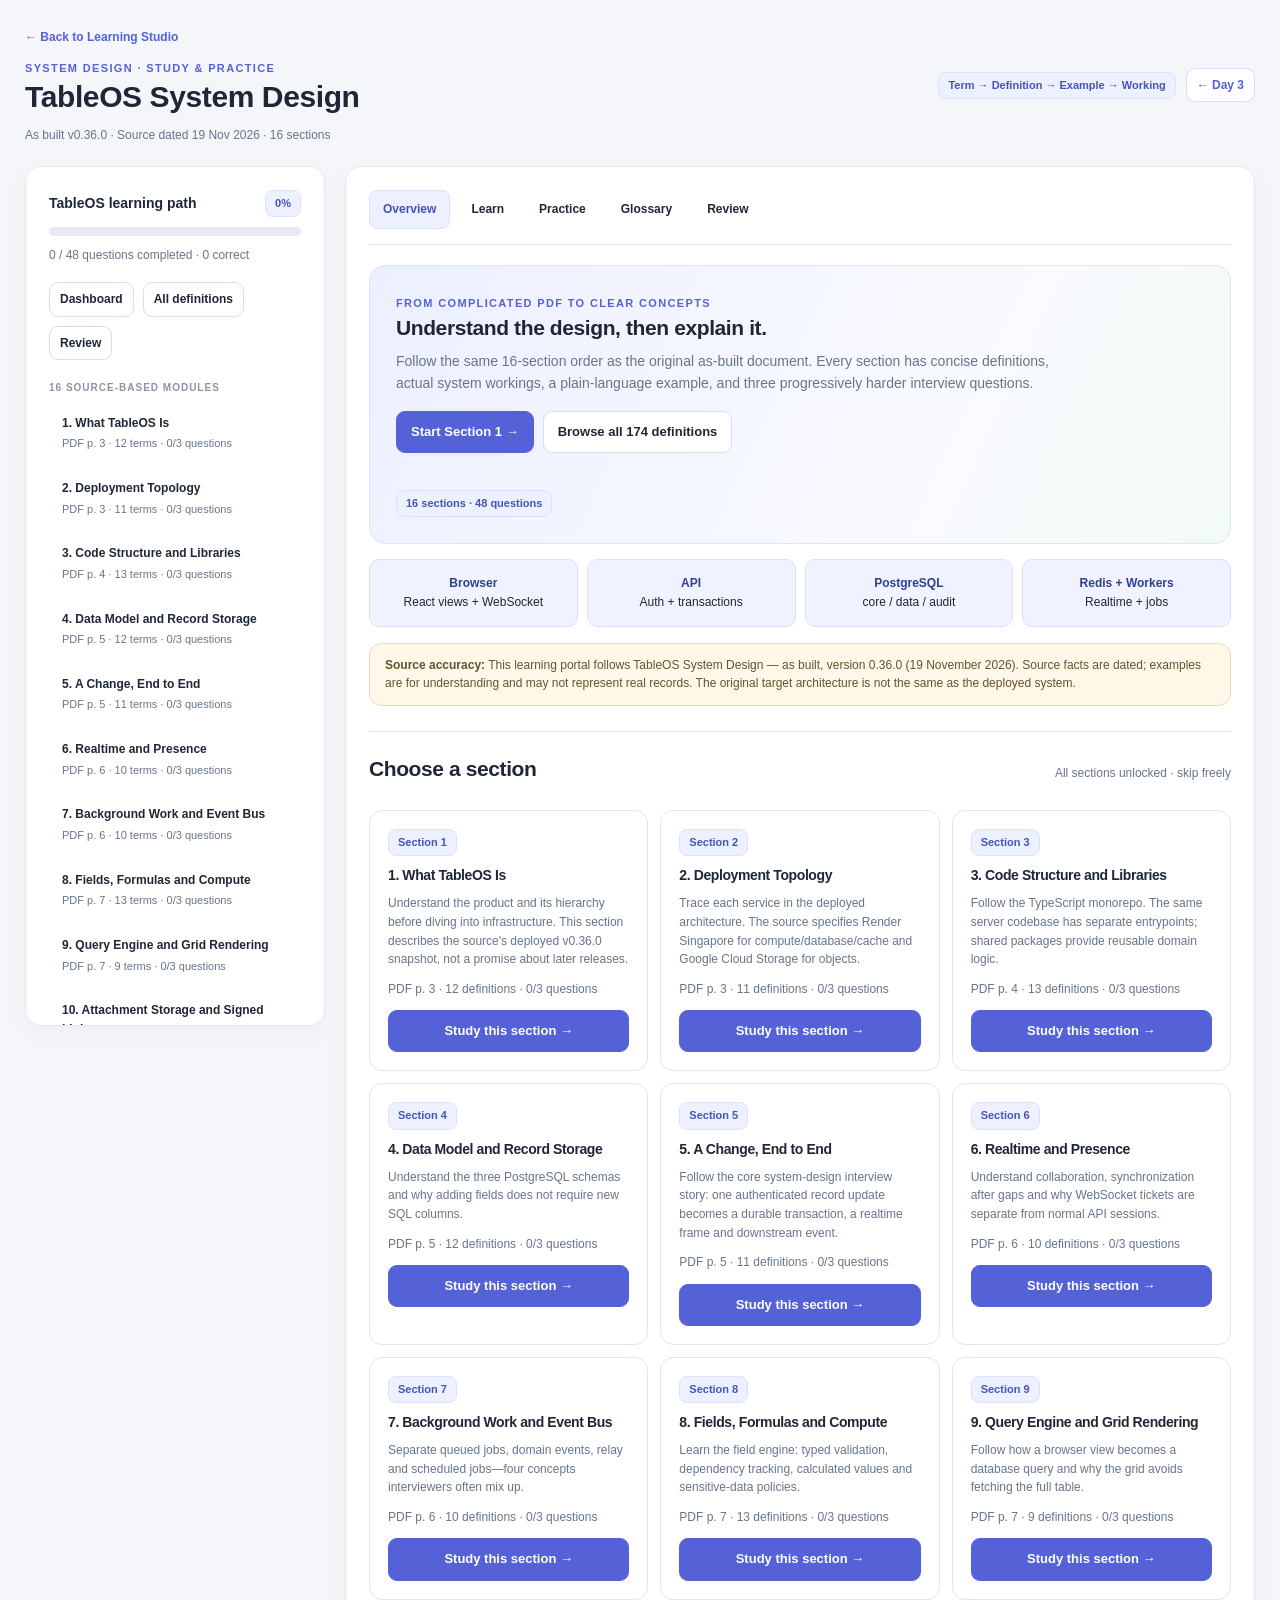
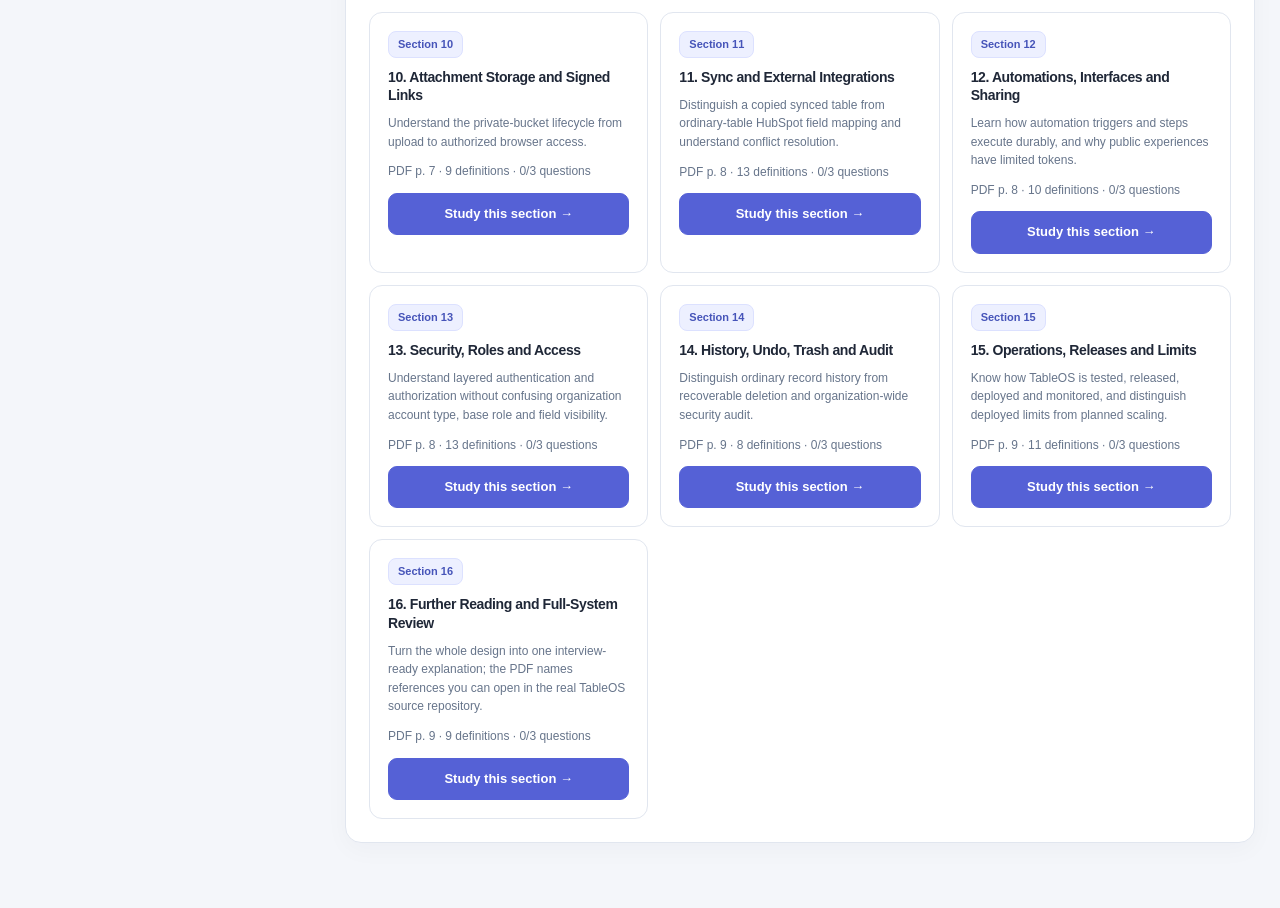
==== tableos.html @ 7a61ad9a "feat: add source-grounded interactive TableOS study hub" ====
<!doctype html>
<html lang="en">
<head>
<meta charset="utf-8"><meta name="viewport" content="width=device-width,initial-scale=1">
<meta name="description" content="Learn TableOS system design with concise definitions, worked flows and interactive interview practice based on the as-built v0.36.0 document.">
<title>TableOS Study Hub | Arslan's Learning Studio</title>
<style>
:root{color-scheme:light;--bg:#f4f6fa;--paper:#fff;--ink:#1f2737;--muted:#67758b;--line:#e1e6ef;--violet:#5561d6;--soft:#edf0ff;--green:#147d62;--red:#b44748;--shadow:0 7px 25px #222d4808}
*{box-sizing:border-box}body{margin:0;font-family:Inter,-apple-system,BlinkMacSystemFont,"Segoe UI",sans-serif;background:var(--bg);color:var(--ink);line-height:1.55;font-size:14px}button,input,textarea{font:inherit}button{cursor:pointer;color:inherit}button:disabled{opacity:.42;cursor:not-allowed}button:focus-visible,a:focus-visible,input:focus-visible,textarea:focus-visible{outline:3px solid #a0a9ff;outline-offset:2px}a{color:var(--violet)}h1,h2,h3,h4{letter-spacing:-.4px;line-height:1.3;margin:0 0 10px}h1{font-size:30px}h2{font-size:21px}h3{font-size:17px}h4{font-size:14px}p{margin:0 0 11px}.muted{color:var(--muted)}.small{font-size:12px}.micro{font-size:11px}.shell{max-width:1460px;margin:auto;padding:26px 25px 65px}.topbar{display:flex;align-items:center;justify-content:space-between;gap:18px;flex-wrap:wrap}.back{font-size:12px;font-weight:650;text-decoration:none}.eyebrow{color:var(--violet);font-size:11px;letter-spacing:1.35px;font-weight:800;text-transform:uppercase}.topmeta{font-size:12px;color:var(--muted)}.layout{display:grid;grid-template-columns:300px minmax(0,1fr);gap:20px;margin-top:22px}.card{background:var(--paper);border:1px solid var(--line);border-radius:16px;box-shadow:var(--shadow);padding:23px}.sidebar{position:sticky;top:20px;max-height:calc(100vh - 40px);overflow:auto}.row{display:flex;align-items:center;gap:10px}.between{justify-content:space-between}.wrap{flex-wrap:wrap}.pill{display:inline-flex;align-items:center;gap:5px;border-radius:8px;background:var(--soft);color:#4654b9;border:1px solid #dce1ff;padding:4px 9px;font-size:11px;font-weight:700}.pill.green{color:var(--green);background:#eaf8f0;border-color:#d3ece0}.pill.warn{color:#94651e;background:#fff7e5;border-color:#f0e1bf}.progress{height:9px;border-radius:20px;background:#e7eaf3;overflow:hidden;margin:10px 0}.progress span{height:100%;display:block;background:var(--violet);transition:width .25s}.btn{display:inline-flex;align-items:center;justify-content:center;gap:7px;border:1px solid #d8deeb;border-radius:9px;background:#fff;padding:10px 14px;min-height:39px;font-size:13px;font-weight:700;text-decoration:none}.btn.primary{background:var(--violet);border-color:var(--violet);color:white}.btn:hover:not(:disabled){filter:brightness(.97)}.btn.ghost{border-color:transparent;background:transparent}.btn.sm{padding:7px 10px;min-height:31px;font-size:12px}.actions{display:flex;flex-wrap:wrap;gap:9px;margin:17px 0}.navbutton{display:block;width:100%;padding:10px 12px;text-align:left;background:transparent;border:1px solid transparent;border-radius:10px;margin:3px 0}.navbutton:hover{background:#f4f5fc}.navbutton.active{background:var(--soft);border-color:#d7dcfb;color:#404cac}.navbutton strong{display:block;font-size:12px}.navbutton span{font-size:11px;color:var(--muted)}.navtitle{margin:20px 0 7px;font-size:10px;text-transform:uppercase;font-weight:800;color:#8b93a4;letter-spacing:1px}.navpill{margin-left:auto;font-size:11px;color:#5162b6}.hero{border-radius:16px;background:linear-gradient(115deg,#ecefff,#f9faff 65%,#f3fbf6);border:1px solid #dfe3fa;padding:26px;display:flex;gap:20px;align-items:center;justify-content:space-between;flex-wrap:wrap}.hero p{max-width:670px;color:var(--muted)}.tiles{display:grid;grid-template-columns:repeat(auto-fit,minmax(220px,1fr));gap:12px;margin-top:18px}.tile{padding:18px;border:1px solid var(--line);border-radius:13px;background:white}.tile h3{font-size:14px}.tile p{font-size:12px;color:var(--muted)}.tile button{width:100%;margin-top:12px}.moduleHeader{display:flex;align-items:flex-start;justify-content:space-between;gap:18px;flex-wrap:wrap}.moduleHeader p{color:var(--muted);max-width:760px}.terms{display:grid;grid-template-columns:repeat(2,minmax(0,1fr));gap:12px;margin:16px 0}.term{border:1px solid var(--line);background:#fafbfe;border-radius:12px;padding:15px}.term h4{color:#333e81;margin-bottom:7px}.term p{font-size:13px}.term .example{color:#45516b}.term .use{color:#52657d}.section{margin-top:25px;padding-top:23px;border-top:1px solid var(--line)}.steps{list-style:none;padding:0;margin:14px 0;display:grid;gap:10px}.steps li{display:flex;gap:12px;align-items:flex-start;padding:12px;background:#f8f9fd;border:1px solid #e7eaf2;border-radius:11px}.number{width:25px;height:25px;display:flex;align-items:center;justify-content:center;border-radius:8px;color:white;background:var(--violet);flex:none;font-size:12px;font-weight:750}.examplebox{background:#f0f7fb;border:1px solid #dbe9f2;border-radius:12px;padding:16px;white-space:pre-wrap}.remember{border-left:3px solid var(--violet);padding:12px 16px;background:#f6f7ff;border-radius:0 10px 10px 0}.tabs{display:flex;gap:7px;flex-wrap:wrap;margin-bottom:20px;border-bottom:1px solid var(--line);padding-bottom:15px}.tab{border:1px solid transparent;background:transparent;border-radius:8px;padding:9px 13px;font-weight:650;font-size:12px}.tab.active{background:var(--soft);color:#4350bc;border-color:#dbe0ff}.flowdiagram{display:flex;gap:8px;flex-wrap:wrap;margin-top:16px}.flowdiagram span{padding:9px 12px;border-radius:9px;background:#f0f3fa;border:1px solid #dce2f0;font-size:12px;font-weight:600}.flowdiagram b{align-self:center;color:var(--violet)}.input{width:100%;border:1px solid #d7deeb;background:white;padding:11px 12px;border-radius:9px}.option{border:1px solid #d9dfea;background:white;border-radius:10px;width:100%;text-align:left;display:flex;gap:12px;padding:14px;margin:9px 0}.option:hover:not(:disabled){background:#f8f9ff}.option.selected{border-color:var(--violet);background:#eef0ff}.option.correct{border-color:#83c9a9;background:#ebf8f2}.option.incorrect{border-color:#e4adaf;background:#fff1f1}.letter{border:1px solid #d7deeb;border-radius:7px;padding:3px 8px;align-self:flex-start;flex:none;font-weight:750;font-size:12px}.feedback{padding:16px;border-radius:12px;background:#ecf8f2;border:1px solid #d5eadf;margin-top:15px}.feedback.wrong{background:#fff5ee;border-color:#f0dece}.feedback p{margin-top:8px}.question{font-size:18px;margin:17px 0}.qprogress{display:flex;gap:8px;align-items:center}.qprogress span{display:inline-block;height:7px;width:44px;border-radius:20px;background:#e0e4ee}.qprogress span.done{background:#28a27a}.qprogress span.current{background:var(--violet)}.note{background:#f8f9fc;border:1px solid var(--line);padding:15px;border-radius:12px}.note textarea{width:100%;padding:10px;border:1px solid #d5dce8;border-radius:10px;min-height:90px;resize:vertical}.glossaryItem{padding:14px;border:1px solid var(--line);border-radius:11px;margin:10px 0;background:#fbfcff}.glossaryItem b{color:#35418b}.glossaryItem p{font-size:13px;margin:7px 0}.callout{background:#fff8e8;border:1px solid #eadbbb;padding:12px 15px;border-radius:12px;font-size:12px;color:#66522e}.empty{text-align:center;color:var(--muted);padding:40px 15px}.architecture{display:grid;grid-template-columns:repeat(4,minmax(0,1fr));gap:9px;margin-top:15px}.archbox{border-radius:10px;background:#f0f3ff;border:1px solid #dbe1fa;padding:14px;text-align:center;font-size:12px}.archbox strong{display:block;color:#323e90}.error{color:var(--red)}@media(max-width:950px){.layout{grid-template-columns:1fr}.sidebar{position:static;max-height:none}.terms{grid-template-columns:1fr}.architecture{grid-template-columns:repeat(2,minmax(0,1fr))}.shell{padding:17px 12px 55px}}@media(max-width:520px){.hero{padding:18px}.card{padding:17px}.architecture{grid-template-columns:1fr}h1{font-size:25px}.tabs{gap:3px}.tab{padding:8px 9px}}
</style>
</head>
<body><div class="shell">
<header class="topbar"><div><a class="back" href="/">← Back to Learning Studio</a><div class="eyebrow" style="margin-top:12px">System design · Study & practice</div><h1>TableOS System Design</h1><div class="topmeta">As built v0.36.0 · Source dated 19 Nov 2026 · 16 sections</div></div><div class="row wrap"><span class="pill">Term → Definition → Example → Working</span><a class="btn sm" href="/day3">← Day 3</a></div></header>
<div class="layout">
<aside id="sidebar" class="card sidebar"><div class="muted">Loading study modules…</div></aside>
<main id="main" class="card" aria-live="polite"><h2>Opening TableOS study hub…</h2></main>
</div></div>
<script>
"use strict";
const KEY="arslan-learning-studio-tableos-v1";
const esc=s=>String(s??"").replace(/[&<>"']/g,ch=>({"&":"&amp;","<":"&lt;",">":"&gt;",'"':"&quot;","'":"&#39;"}[ch]));
let data=null,view="overview",active=0,qi=0,selected=null,glossaryQuery="",showAllDefinitions=true;
const blank=()=>({answers:{},skippedTopics:[],skippedQuestions:[],notes:{},viewed:[],bookmarks:[],version:1});
let state;
try{state={...blank(),...(JSON.parse(localStorage.getItem(KEY))||{})};if(!state.answers||typeof state.answers!=="object")state.answers={};for(const k of ["skippedTopics","skippedQuestions","viewed","bookmarks"])if(!Array.isArray(state[k]))state[k]=[];if(!state.notes||typeof state.notes!=="object")state.notes={}}catch{state=blank()}
const $=id=>document.getElementById(id);
function save(){try{localStorage.setItem(KEY,JSON.stringify(state))}catch{}}
function qId(i,j){return "t"+i+"q"+j}
function numDone(){return Object.keys(state.answers).length}
function correctCount(){return Object.values(state.answers).filter(a=>a.correct).length}
function started(i){return state.viewed.includes(i)}
function nextUnanswered(i){const m=data.modules[i];return m.questions.findIndex((q,j)=>!state.answers[qId(i,j)]&&!state.skippedQuestions.includes(qId(i,j)))}
function progress(){return Math.round(numDone()/(data.modules.reduce((n,m)=>n+m.questions.length,0))*100)}
function moduleDone(i){return data.modules[i].questions.filter((q,j)=>!!state.answers[qId(i,j)]).length}
function renderSidebar(){const skip=new Set(state.skippedTopics);$("sidebar").innerHTML='<div class="row between"><b>TableOS learning path</b><span class="pill">'+progress()+'%</span></div><div class="progress"><span style="width:'+progress()+'%"></span></div><p class="small muted">'+numDone()+' / 48 questions completed · '+correctCount()+' correct</p><div class="actions"><button class="btn sm" data-action="overview">Dashboard</button><button class="btn sm" data-action="glossary">All definitions</button><button class="btn sm" data-action="review">Review</button></div><div class="navtitle">16 source-based modules</div>'+data.modules.map((m,i)=>'<button class="navbutton '+(active===i&&["learn","quiz"].includes(view)?"active":"")+'" data-action="module" data-index="'+i+'"><strong>'+esc(m.title)+(skip.has(i)?' <span class="pill warn">Skipped</span>':'')+'</strong><span>PDF p. '+m.page+' · '+m.terms.length+' terms · '+moduleDone(i)+'/3 questions</span></button>').join('')+'<div class="navtitle">Resources</div><p class="small muted">PDF: TableOS System Design — as built (v0.36.0). Examples are educational illustrations unless labeled as-built.</p><button class="btn sm" data-action="reset">Reset TableOS progress</button>'}
function renderTabs(){return '<nav class="tabs" aria-label="TableOS study views">'+[["overview","Overview"],["learn","Learn"],["quiz","Practice"],["glossary","Glossary"],["review","Review"]].map(([v,label])=>'<button class="tab '+(view===v?"active":"")+'" data-action="'+v+'">'+label+'</button>').join('')+'</nav>'}
function render(){if(!data)return;renderSidebar();$("main").innerHTML=renderTabs()+({overview:overviewPage,learn:learnPage,quiz:quizPage,glossary:glossaryPage,review:reviewPage}[view]||overviewPage)()}
function overviewPage(){const mcount=data.modules.length,termcount=data.modules.reduce((n,m)=>n+m.terms.length,0),qcount=data.modules.reduce((n,m)=>n+m.questions.length,0);
const diagrams='<div class="architecture"><div class="archbox"><strong>Browser</strong>React views + WebSocket</div><div class="archbox"><strong>API</strong>Auth + transactions</div><div class="archbox"><strong>PostgreSQL</strong>core / data / audit</div><div class="archbox"><strong>Redis + Workers</strong>Realtime + jobs</div></div>';
return '<div class="hero"><div><span class="eyebrow">From complicated PDF to clear concepts</span><h2>Understand the design, then explain it.</h2><p>Follow the same 16-section order as the original as-built document. Every section has concise definitions, actual system workings, a plain-language example, and three progressively harder interview questions.</p><div class="actions"><button class="btn primary" data-action="module" data-index="0">Start Section 1 →</button><button class="btn" data-action="glossary">Browse all '+termcount+' definitions</button></div></div><span class="pill">'+mcount+' sections · '+qcount+' questions</span></div>'+diagrams+
'<div class="callout" style="margin-top:16px"><b>Source accuracy:</b> This learning portal follows TableOS System Design — as built, version 0.36.0 (19 November 2026). Source facts are dated; examples are for understanding and may not represent real records. The original target architecture is not the same as the deployed system.</div>'+
'<div class="section"><div class="row between wrap"><h2>Choose a section</h2><span class="muted small">All sections unlocked · skip freely</span></div><div class="tiles">'+data.modules.map((m,i)=>'<article class="tile"><span class="pill">Section '+(i+1)+'</span><h3 style="margin-top:10px">'+esc(m.title)+'</h3><p>'+esc(m.overview)+'</p><div class="small muted">PDF p. '+m.page+' · '+m.terms.length+' definitions · '+moduleDone(i)+'/3 questions</div><button class="btn primary" data-action="module" data-index="'+i+'">Study this section →</button></article>').join('')+'</div></div>'}
function learnPage(){const m=data.modules[active];const skipped=state.skippedTopics.includes(active);return '<div class="moduleHeader"><div><span class="pill">SECTION '+(active+1)+' / 16 · PDF p. '+m.page+'</span><h2 style="margin-top:13px">'+esc(m.title)+'</h2><p>'+esc(m.overview)+'</p></div><div class="actions"><button class="btn sm" data-action="skipTopic">'+(skipped?"Restore section":"Skip section")+'</button><button class="btn primary sm" data-action="quiz">Practice →</button></div></div>'+
'<div class="section" style="margin-top:12px;padding-top:15px"><div class="row between wrap"><div><h3>1 · Definitions, examples & backend use</h3><p class="small muted">Each concept has its own short definition—no dense paragraphs.</p></div><button class="btn sm" data-action="toggleDefs">'+(showAllDefinitions?"Collapse":"Expand")+' definitions</button></div><div class="terms">'+(showAllDefinitions?m.terms.map(t=>'<article class="term"><h4>'+esc(t.term)+':</h4><p>'+esc(t.definition)+'</p><p class="example"><b>Example:</b> '+esc(t.example)+'</p><p class="use"><b>Backend use:</b> '+esc(t.use)+'</p></article>').join(''):'<p class="muted">Definitions collapsed. Select Expand to read them.</p>')+'</div></div>'+
'<div class="section"><h3>2 · How it works, step by step</h3><p class="muted small">Follow this workflow out loud as if explaining it to your interviewer.</p><ol class="steps">'+m.flow.map((step,i)=>'<li><span class="number">'+(i+1)+'</span><span>'+esc(step)+'</span></li>').join('')+'</ol></div>'+
'<div class="section"><h3>3 · Worked example</h3><div class="examplebox">'+esc(m.example)+'</div></div>'+
'<div class="section"><h3>4 · Remember this</h3><p class="remember">'+esc(m.remember)+'</p></div>'+
'<div class="section"><h3>5 · Check your understanding</h3><p>Three short interview questions, one at a time, with immediate explanations. Start basic and build up to advanced.</p><div class="actions"><button class="btn primary" data-action="quiz">Start section quiz →</button><button class="btn" data-action="nextModule">Next section →</button></div></div>'+notesPanel()}
function quizPage(){const m=data.modules[active],q=m.questions[qi],id=qId(active,qi),past=state.answers[id],disabled=!!past,choice=disabled?past.choice:selected,skipped=state.skippedQuestions.includes(id);const isCorrect=disabled&&past.correct;
return '<div class="moduleHeader"><div><span class="pill">SECTION '+(active+1)+' · '+esc(q.level)+' interview</span><h2 style="margin-top:12px">'+esc(m.title)+'</h2><p>Choose one answer and submit it. The explanation appears immediately.</p></div><button class="btn sm" data-action="learn">← Review definitions</button></div>'+
'<div class="section" style="margin-top:5px;padding-top:15px"><div class="row between wrap"><b>Question '+(qi+1)+' of '+m.questions.length+'</b><span class="pill '+(skipped?"warn":"")+'">'+(skipped?"Skipped earlier":"Progressive difficulty")+'</span></div><div class="qprogress" style="margin-top:14px">'+m.questions.map((x,j)=>'<span class="'+(state.answers[qId(active,j)]?"done":j===qi?"current":"")+'"></span>').join('')+'</div><h3 class="question">'+esc(q.prompt)+'</h3>'+q.options.map((o,j)=>'<button class="option '+(choice===j?"selected ":"")+(disabled&&j===q.answer?"correct":disabled&&j===choice?"incorrect":"")+'" data-action="choose" data-index="'+j+'" '+(disabled?"disabled":"")+' aria-pressed="'+(choice===j)+'"><span class="letter">'+("ABCD"[j])+'</span><span>'+esc(o)+'</span></button>').join('')+
(disabled?'<div class="feedback '+(isCorrect?"":"wrong")+'" role="status"><b>'+(isCorrect?"Correct!":"Not quite. Correct answer: "+("ABCD"[q.answer])+".")+'</b><p>'+esc(q.why)+'</p><p class="small muted">Correct choice: '+esc(q.options[q.answer])+'</p></div>':'')+
'<div class="actions"><button class="btn primary" data-action="check" '+(disabled||choice===null?"disabled":"")+'>Check answer</button><button class="btn" data-action="nextQuestion">Next question / section →</button><button class="btn" data-action="skipQuestion" '+(disabled?"disabled":"")+'>Skip question</button><button class="btn" data-action="retry" '+(!disabled?"disabled":"")+'>Try again</button></div><p class="small muted">If you miss one, review the definitions and working example, then try again. Skips are not graded as incorrect. Keyboard shortcut: 1–4 selects an answer.</p></div>'+
'<div class="section"><h3>Need help with a term?</h3><p class="muted small">Search the prepared definitions instantly; for a custom explanation, copy context into ChatGPT.</p>'+helpPanel()+'</div>'+notesPanel()}
function glossaryItems(search){const s=search.trim().toLowerCase();const found=[];data.modules.forEach((m,i)=>m.terms.forEach(t=>{if(!s||(t.term+" "+t.definition+" "+t.example+" "+t.use+" "+m.title).toLowerCase().includes(s))found.push({t,i})}));return found}
function glossaryList(){const matches=glossaryItems(glossaryQuery);return '<p class="small muted">'+matches.length+' matching definitions</p>'+matches.slice(0,80).map(({t,i})=>'<div class="glossaryItem"><div class="row between wrap"><b>'+esc(t.term)+':</b><button class="btn sm" data-action="module" data-index="'+i+'">Section '+(i+1)+' →</button></div><p>'+esc(t.definition)+'</p><p class="small"><b>Example:</b> '+esc(t.example)+' <b>Backend use:</b> '+esc(t.use)+'</p></div>').join('')+(matches.length>80?'<p class="small muted">Showing the first 80. Refine your search to see the rest.</p>':'')}
function glossaryPage(){return '<div class="row between wrap"><div><h2>All TableOS definitions</h2><p class="muted">Search every term, its definition, its example, or its backend use.</p></div><span class="pill">'+data.modules.reduce((n,m)=>n+m.terms.length,0)+' concepts</span></div><input id="glossarySearch" class="input" type="search" placeholder="Search: JSONB, outbox, roles, HubSpot, fields..." value="'+esc(glossaryQuery)+'" aria-label="Search all TableOS definitions"><div id="glossaryResults">'+glossaryList()+'</div>'}
function reviewPage(){const wrong=[];const skipped=[];data.modules.forEach((m,i)=>m.questions.forEach((q,j)=>{const id=qId(i,j),a=state.answers[id];if(a&&!a.correct)wrong.push({i,j,q,a});if(state.skippedQuestions.includes(id)&&!a)skipped.push({i,j,q})}));return '<h2>Your review queue</h2><p class="muted">Return to missed or skipped questions at any time.</p><div class="row wrap"><span class="pill warn">'+wrong.length+' missed</span><span class="pill">'+skipped.length+' skipped questions</span><span class="pill green">'+correctCount()+' correct</span></div><div class="section"><h3>Review mistakes</h3>'+(wrong.length?wrong.map(x=>'<div class="glossaryItem"><b>'+esc(x.q.prompt)+'</b><p class="small muted">Section '+(x.i+1)+' · '+esc(x.q.level)+'</p><p class="small">'+esc(x.q.why)+'</p><button class="btn sm" data-action="reviewQuestion" data-index="'+x.i+'" data-question="'+x.j+'">Open question</button></div>').join(''):'<div class="empty">No mistakes yet. Keep practicing.</div>')+'</div><div class="section"><h3>Skipped questions</h3>'+(skipped.length?skipped.map(x=>'<div class="glossaryItem"><b>'+esc(x.q.prompt)+'</b><p class="small muted">Section '+(x.i+1)+'</p><button class="btn sm" data-action="reviewQuestion" data-index="'+x.i+'" data-question="'+x.j+'">Attempt question</button></div>').join(''):'<div class="empty">No skipped questions.</div>')+'</div>'}
function notesPanel(){return '<div class="section"><h3>My notes and clarification questions</h3><p class="small muted">Saved locally for this section. For a conversational answer, copy the question and source context into ChatGPT.</p><textarea class="input" id="moduleNotes" placeholder="What do I still need to understand? Write your explanation in your own words.">'+esc(state.notes[active]||"")+'</textarea><div class="actions"><button class="btn sm" data-action="saveNotes">Save notes</button><button class="btn sm" data-action="copyQuestion">Copy question to ask ChatGPT</button></div><div id="noteStatus" class="small muted"></div></div>'}
function helpPanel(){return '<input id="termHelp" class="input" placeholder="e.g. JSONB, transaction, HubSpot mapping" aria-label="Find a definition"><div class="actions"><button class="btn sm" data-action="lookup">Explain term</button></div><div id="termResult" class="note small">Use the search to get an immediate source-based definition and example.</div>'}
function navigate(v){view=v;if(v==="quiz")openQuiz();else{render();window.scrollTo(0,0)}}
function openModule(i){if(i<0||i>=data.modules.length)return;active=i;view="learn";selected=null;if(!state.viewed.includes(i))state.viewed.push(i);save();render();window.scrollTo(0,0)}
function openQuiz(i=active,j=null){active=i;if(j===null){const n=nextUnanswered(active);qi=n<0?0:n}else qi=Math.max(0,Math.min(data.modules[active].questions.length-1,j));selected=null;view="quiz";save();render();window.scrollTo(0,0)}
function advance(){if(qi<data.modules[active].questions.length-1)openQuiz(active,qi+1);else if(active<data.modules.length-1)openModule(active+1);else navigate("review")}
document.addEventListener("click",async ev=>{const btn=ev.target.closest("[data-action]");if(!btn||!data)return;const a=btn.dataset.action,i=Number(btn.dataset.index);if(a==="module")openModule(i);else if(a==="overview"||a==="learn"||a==="glossary"||a==="review")navigate(a);else if(a==="quiz")openQuiz();else if(a==="nextModule")active<data.modules.length-1?openModule(active+1):navigate("review");else if(a==="toggleDefs"){showAllDefinitions=!showAllDefinitions;render()}else if(a==="skipTopic"){state.skippedTopics=state.skippedTopics.includes(active)?state.skippedTopics.filter(x=>x!==active):[...state.skippedTopics,active];save();render()}else if(a==="choose"){if(!state.answers[qId(active,qi)]){selected=i;render()}}else if(a==="check"){if(selected===null||state.answers[qId(active,qi)])return;const q=data.modules[active].questions[qi];state.answers[qId(active,qi)]={choice:selected,correct:selected===q.answer,at:new Date().toISOString()};state.skippedQuestions=state.skippedQuestions.filter(x=>x!==qId(active,qi));save();render()}else if(a==="nextQuestion")advance();else if(a==="skipQuestion"){if(!state.skippedQuestions.includes(qId(active,qi)))state.skippedQuestions.push(qId(active,qi));save();advance()}else if(a==="retry"){delete state.answers[qId(active,qi)];selected=null;save();render()}else if(a==="reviewQuestion")openQuiz(i,Number(btn.dataset.question));else if(a==="saveNotes"){state.notes[active]=$("moduleNotes")?.value||"";save();$("noteStatus").textContent="Saved in this browser."}else if(a==="copyQuestion"){const note=$("moduleNotes")?.value||"";const m=data.modules[active];const prompt="Help me prepare for a backend interview using the TableOS System Design — as built v0.36.0 (19 Nov 2026), section '"+m.title+"' (PDF p. "+m.page+"). My question: "+note+". Define each important term in 'Term: Definition' format, then explain the actual documented working step by step, use a clearly labeled practical example, and ask me one check question. Do not invent source details.";try{await navigator.clipboard.writeText(prompt);$("noteStatus").textContent="Copied! Paste into your ChatGPT conversation."}catch{$("noteStatus").textContent="Clipboard blocked; please select and copy your note manually."}}else if(a==="lookup"){const needle=$("termHelp")?.value.trim().toLowerCase();const match=glossaryItems(needle).find(x=>x.t.term.toLowerCase().includes(needle)&&needle);$("termResult").textContent=match?match.t.term+": "+match.t.definition+"\nExample: "+match.t.example+"\nBackend use: "+match.t.use:"No matching prepared definition. Try a shorter term or ask in ChatGPT."}else if(a==="reset"){if(confirm("Reset only TableOS study answers, skips, notes and progress? Original Learning Studio and Day 1–3 progress will remain unchanged.")){state=blank();active=0;qi=0;selected=null;save();navigate("overview")}}});
document.addEventListener("input",e=>{if(e.target.id==="glossarySearch"){glossaryQuery=e.target.value;$("glossaryResults").innerHTML=glossaryList()}});
document.addEventListener("keydown",e=>{if(view!=="quiz"||!data||state.answers[qId(active,qi)]||/INPUT|TEXTAREA|SELECT/.test(document.activeElement?.tagName||""))return;if(/^[1-4]$/.test(e.key)){const index=Number(e.key)-1;if(index<data.modules[active].questions[qi].options.length){selected=index;render()}}});
(async function init(){try{const res=await fetch("/tableos-study.json",{cache:"no-store"});if(!res.ok)throw Error("The study data could not be loaded ("+res.status+").");data=await res.json();if(!Array.isArray(data.modules)||data.modules.length!==16)throw Error("Unexpected TableOS study data.");render()}catch(err){$("main").innerHTML='<div class="empty"><h2>TableOS content unavailable</h2><p>'+esc(err.message)+'</p><p>Try refreshing the page after the latest deployment.</p></div>';}})();
</script>
</body></html>
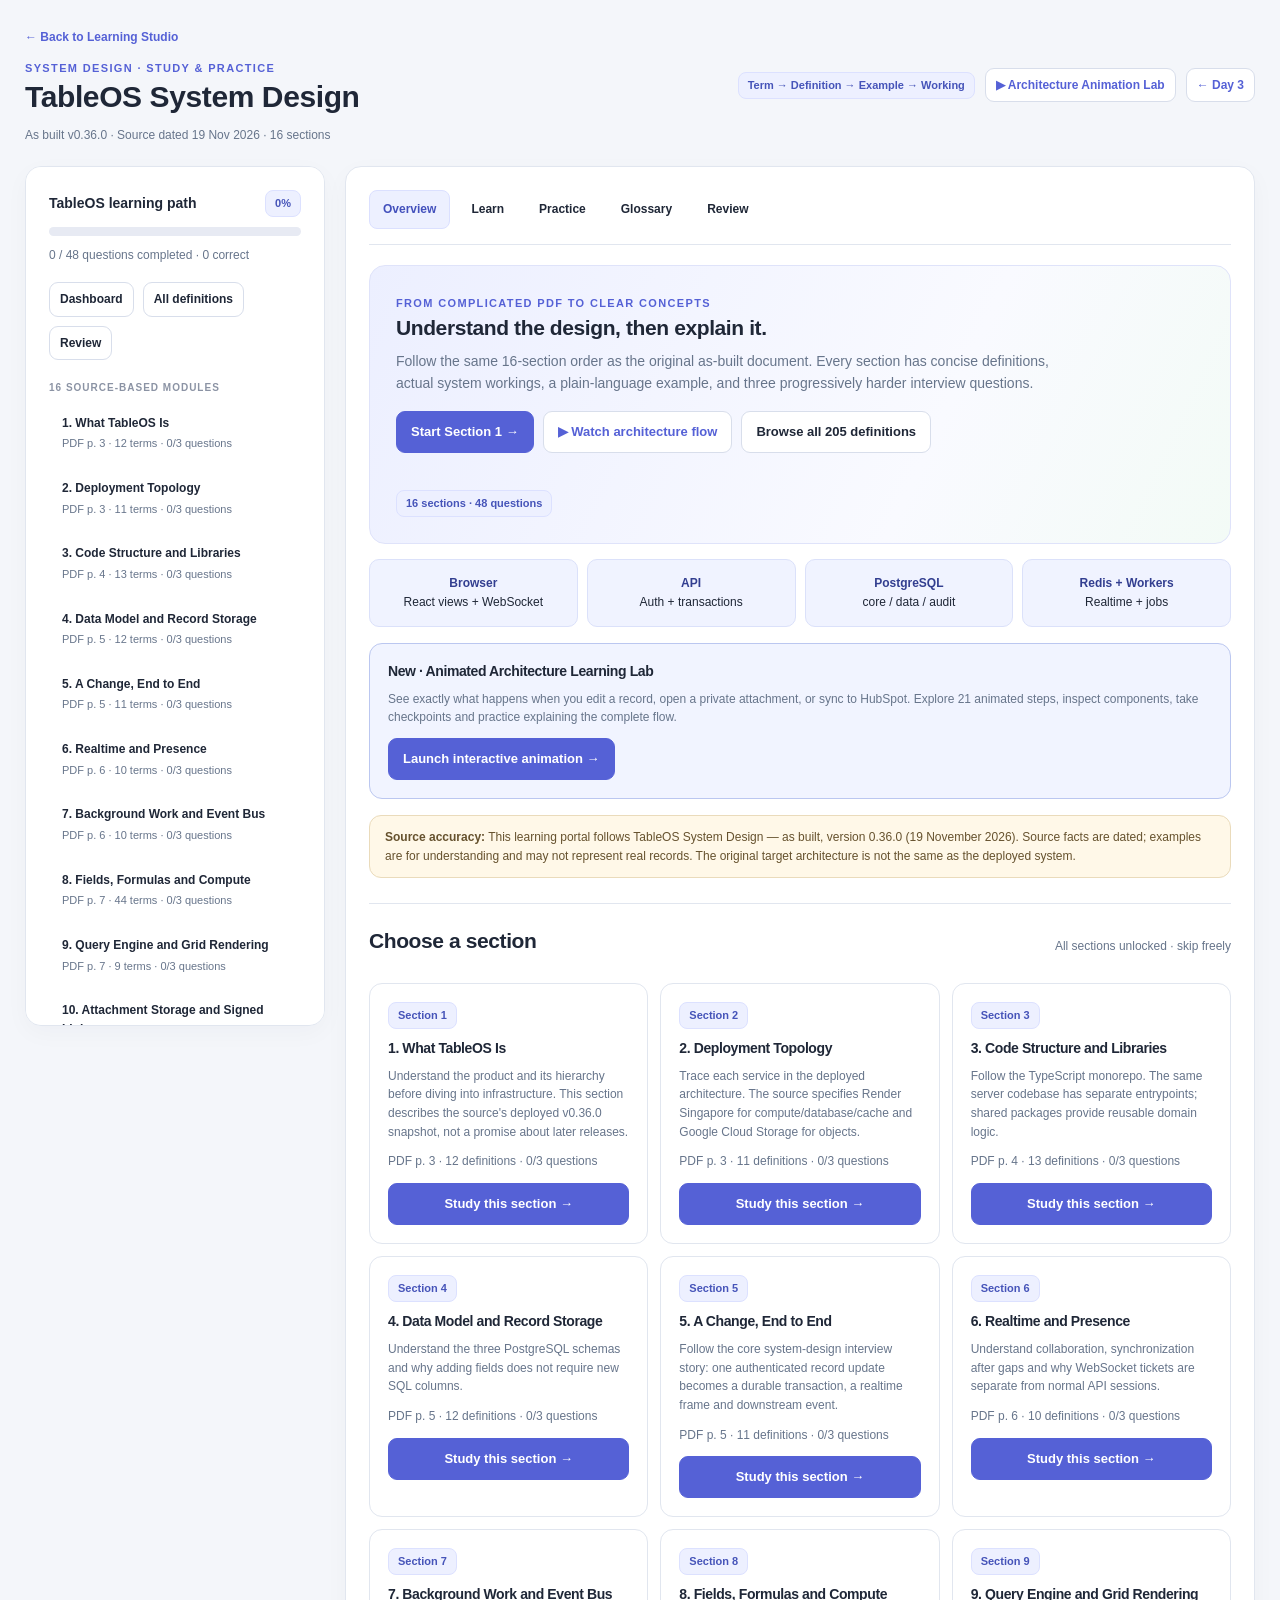
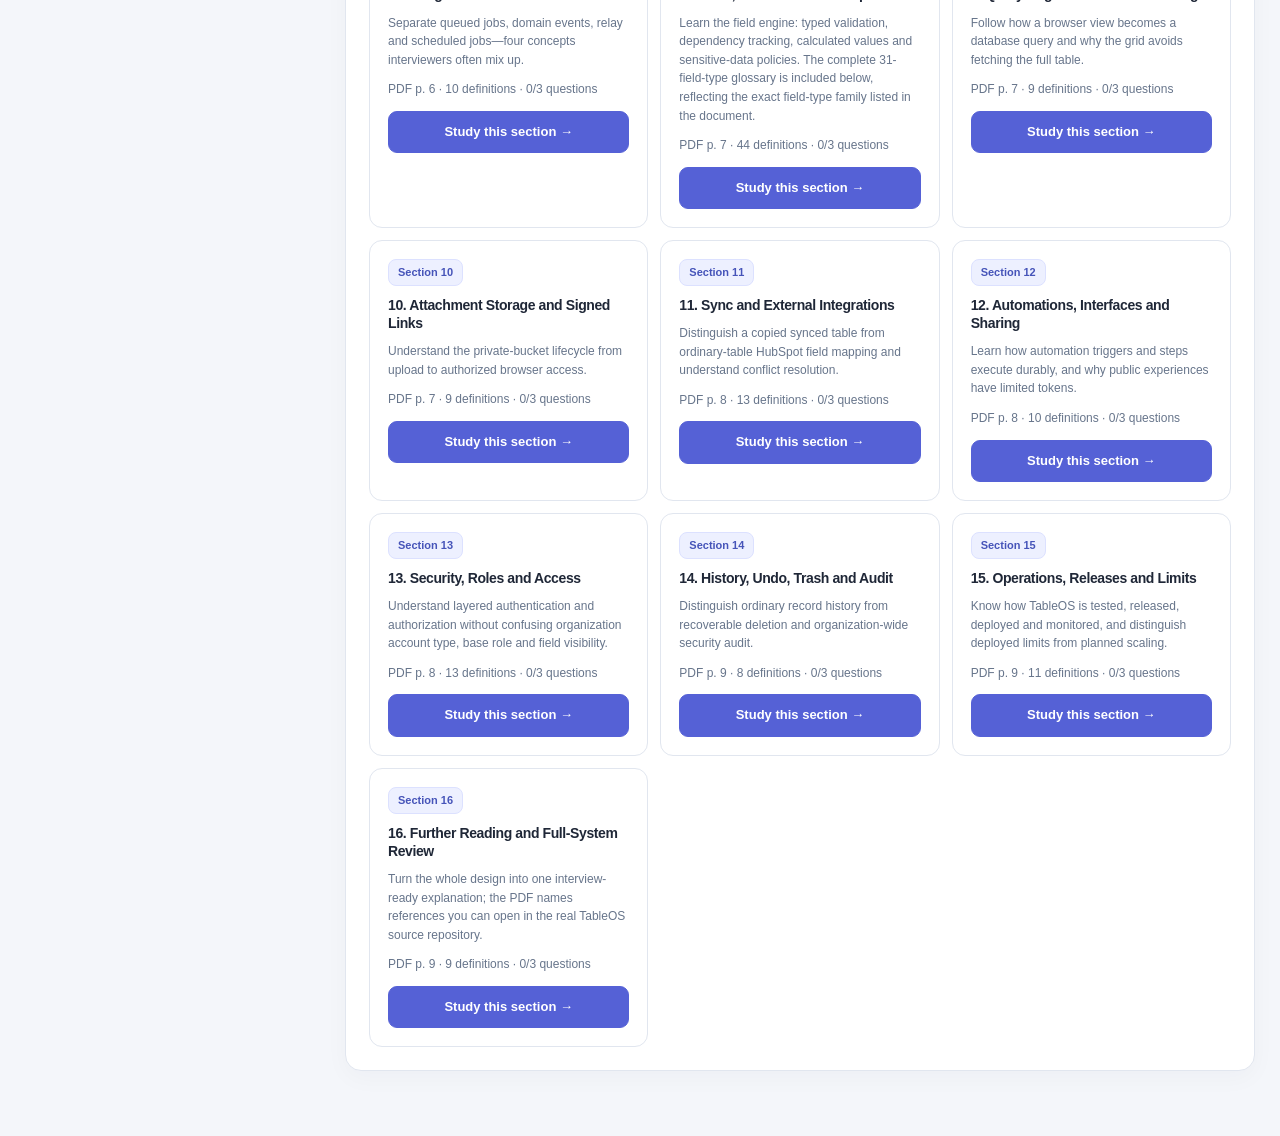
==== commit d814bd19: "feat: surface architecture walkthrough throughout TableOS study hub" ====
--- a/tableos.html
+++ b/tableos.html
@@ -10,7 +10,7 @@
 </style>
 </head>
 <body><div class="shell">
-<header class="topbar"><div><a class="back" href="/">← Back to Learning Studio</a><div class="eyebrow" style="margin-top:12px">System design · Study & practice</div><h1>TableOS System Design</h1><div class="topmeta">As built v0.36.0 · Source dated 19 Nov 2026 · 16 sections</div></div><div class="row wrap"><span class="pill">Term → Definition → Example → Working</span><a class="btn sm" href="/day3">← Day 3</a></div></header>
+<header class="topbar"><div><a class="back" href="/">← Back to Learning Studio</a><div class="eyebrow" style="margin-top:12px">System design · Study & practice</div><h1>TableOS System Design</h1><div class="topmeta">As built v0.36.0 · Source dated 19 Nov 2026 · 16 sections</div></div><div class="row wrap"><span class="pill">Term → Definition → Example → Working</span><a class="btn sm" href="/tableos-architecture">▶ Architecture Animation Lab</a><a class="btn sm" href="/day3">← Day 3</a></div></header>
 <div class="layout">
 <aside id="sidebar" class="card sidebar"><div class="muted">Loading study modules…</div></aside>
 <main id="main" class="card" aria-live="polite"><h2>Opening TableOS study hub…</h2></main>
@@ -37,8 +37,8 @@
 function render(){if(!data)return;renderSidebar();$("main").innerHTML=renderTabs()+({overview:overviewPage,learn:learnPage,quiz:quizPage,glossary:glossaryPage,review:reviewPage}[view]||overviewPage)()}
 function overviewPage(){const mcount=data.modules.length,termcount=data.modules.reduce((n,m)=>n+m.terms.length,0),qcount=data.modules.reduce((n,m)=>n+m.questions.length,0);
 const diagrams='<div class="architecture"><div class="archbox"><strong>Browser</strong>React views + WebSocket</div><div class="archbox"><strong>API</strong>Auth + transactions</div><div class="archbox"><strong>PostgreSQL</strong>core / data / audit</div><div class="archbox"><strong>Redis + Workers</strong>Realtime + jobs</div></div>';
-return '<div class="hero"><div><span class="eyebrow">From complicated PDF to clear concepts</span><h2>Understand the design, then explain it.</h2><p>Follow the same 16-section order as the original as-built document. Every section has concise definitions, actual system workings, a plain-language example, and three progressively harder interview questions.</p><div class="actions"><button class="btn primary" data-action="module" data-index="0">Start Section 1 →</button><button class="btn" data-action="glossary">Browse all '+termcount+' definitions</button></div></div><span class="pill">'+mcount+' sections · '+qcount+' questions</span></div>'+diagrams+
-'<div class="callout" style="margin-top:16px"><b>Source accuracy:</b> This learning portal follows TableOS System Design — as built, version 0.36.0 (19 November 2026). Source facts are dated; examples are for understanding and may not represent real records. The original target architecture is not the same as the deployed system.</div>'+
+return '<div class="hero"><div><span class="eyebrow">From complicated PDF to clear concepts</span><h2>Understand the design, then explain it.</h2><p>Follow the same 16-section order as the original as-built document. Every section has concise definitions, actual system workings, a plain-language example, and three progressively harder interview questions.</p><div class="actions"><button class="btn primary" data-action="module" data-index="0">Start Section 1 →</button><a class="btn" href="/tableos-architecture">▶ Watch architecture flow</a><button class="btn" data-action="glossary">Browse all '+termcount+' definitions</button></div></div><span class="pill">'+mcount+' sections · '+qcount+' questions</span></div>'+diagrams+
+'<div class="tile" style="margin-top:16px;border-color:#bbc7f0;background:#f1f4ff"><h3>New · Animated Architecture Learning Lab</h3><p>See exactly what happens when you edit a record, open a private attachment, or sync to HubSpot. Explore 21 animated steps, inspect components, take checkpoints and practice explaining the complete flow.</p><a class="btn primary" href="/tableos-architecture">Launch interactive animation →</a></div><div class="callout" style="margin-top:16px"><b>Source accuracy:</b> This learning portal follows TableOS System Design — as built, version 0.36.0 (19 November 2026). Source facts are dated; examples are for understanding and may not represent real records. The original target architecture is not the same as the deployed system.</div>'+
 '<div class="section"><div class="row between wrap"><h2>Choose a section</h2><span class="muted small">All sections unlocked · skip freely</span></div><div class="tiles">'+data.modules.map((m,i)=>'<article class="tile"><span class="pill">Section '+(i+1)+'</span><h3 style="margin-top:10px">'+esc(m.title)+'</h3><p>'+esc(m.overview)+'</p><div class="small muted">PDF p. '+m.page+' · '+m.terms.length+' definitions · '+moduleDone(i)+'/3 questions</div><button class="btn primary" data-action="module" data-index="'+i+'">Study this section →</button></article>').join('')+'</div></div>'}
 function learnPage(){const m=data.modules[active];const skipped=state.skippedTopics.includes(active);return '<div class="moduleHeader"><div><span class="pill">SECTION '+(active+1)+' / 16 · PDF p. '+m.page+'</span><h2 style="margin-top:13px">'+esc(m.title)+'</h2><p>'+esc(m.overview)+'</p></div><div class="actions"><button class="btn sm" data-action="skipTopic">'+(skipped?"Restore section":"Skip section")+'</button><button class="btn primary sm" data-action="quiz">Practice →</button></div></div>'+
 '<div class="section" style="margin-top:12px;padding-top:15px"><div class="row between wrap"><div><h3>1 · Definitions, examples & backend use</h3><p class="small muted">Each concept has its own short definition—no dense paragraphs.</p></div><button class="btn sm" data-action="toggleDefs">'+(showAllDefinitions?"Collapse":"Expand")+' definitions</button></div><div class="terms">'+(showAllDefinitions?m.terms.map(t=>'<article class="term"><h4>'+esc(t.term)+':</h4><p>'+esc(t.definition)+'</p><p class="example"><b>Example:</b> '+esc(t.example)+'</p><p class="use"><b>Backend use:</b> '+esc(t.use)+'</p></article>').join(''):'<p class="muted">Definitions collapsed. Select Expand to read them.</p>')+'</div></div>'+
